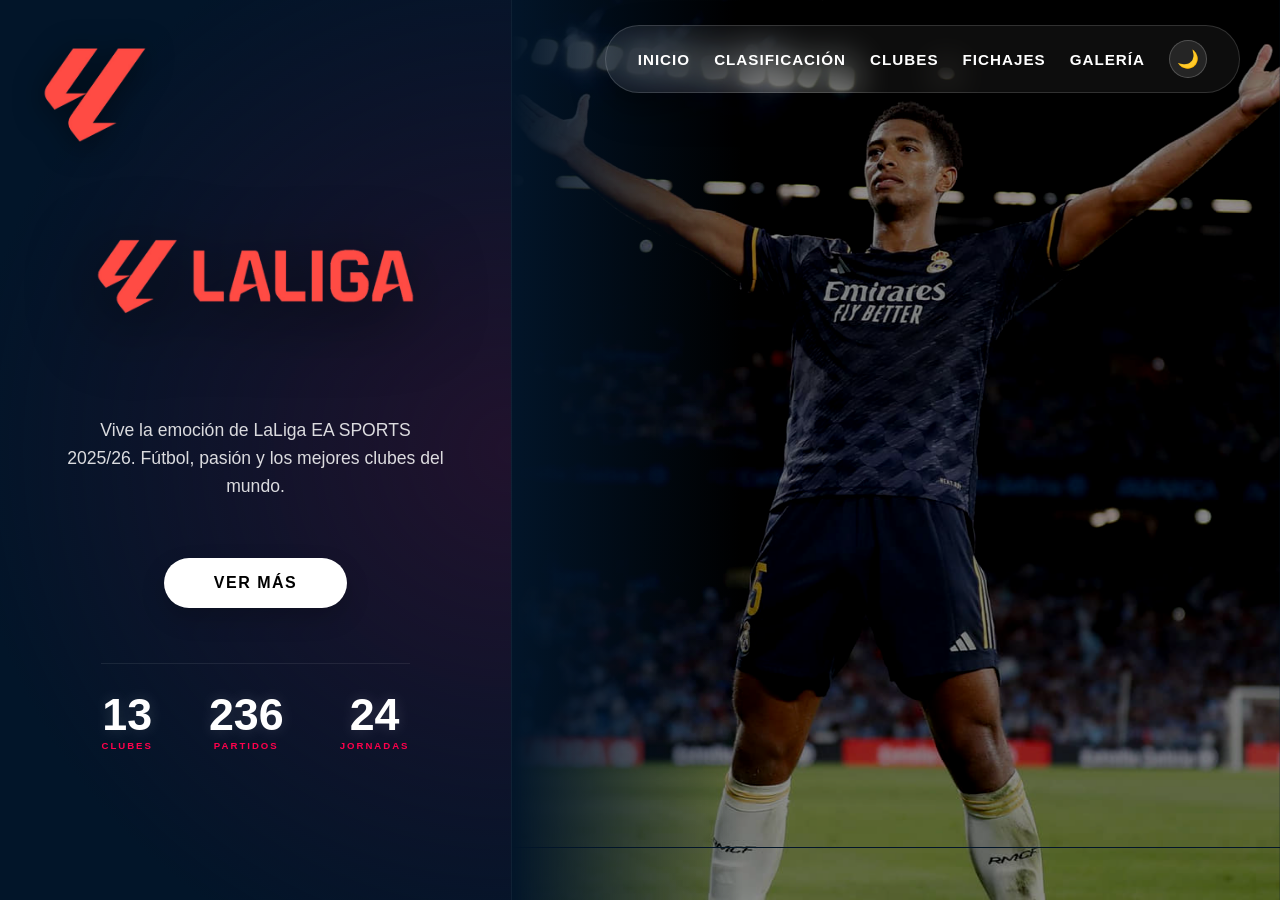
==== Laliga/index.html @ fce5c0c4 "primer commit" ====
<!DOCTYPE html>
<html lang="es">
<head>
    <meta charset="UTF-8">
    <title>LaLiga EA SPORTS 2025/26</title>

    <link href="https://fonts.googleapis.com/css2?family=Montserrat:wght@700;800;900&display=swap" rel="stylesheet">
    <link rel="stylesheet" href="style.css">
</head>

<body>
<script src="script.js"></script>

<section class="hero-plantilla">
    <nav class="hero-menu">
        <div class="menu-toggle" id="menuToggle">
            <span></span>
            <span></span>
            <span></span>
        </div>

        <div class="menu-links" id="menuLinks">
            <a href="index.html">Inicio</a>
            <a href="Clasificacion.html">Clasificación</a>
            <a href="Clubes.html">Clubes</a>
            <a href="Fichajes.html">Fichajes</a>
            <a href="Galería.html">Galería</a>
            <button id="themeToggle" class="theme-btn">🌙</button>
        </div>
    </nav>

    <div class="hero-left">
        <img src="imagenes/logo.png" alt="Logo LaLiga" class="hero-logo" id="logoLiga">

        <div class="hero-title">
            <img src="imagenes/Titulo.png" alt="Título" class="hero-title-img" id="tituloLiga">
        </div>

        <p class="hero-text">
            Vive la emoción de LaLiga EA SPORTS 2025/26.
            Fútbol, pasión y los mejores clubes del mundo.
        </p>

        <a href="clubes.html" class="hero-btn">VER MÁS</a>

        <div class="hero-stats">
            <div class="stat">
                <span class="stat-number">20</span>
                <span class="stat-label">Clubes</span>
            </div>
            <div class="stat">
                <span class="stat-number">380</span>
                <span class="stat-label">Partidos</span>
            </div>
            <div class="stat">
                <span class="stat-number">38</span>
                <span class="stat-label">Jornadas</span>
            </div>
        </div>
    </div>

    <div class="hero-right">
        <div class="player-glow"></div>
        <picture>
            <img src="imagenes/hero.jpg" alt="Fútbol" class="hero-img">
        </picture>
    </div>
</section>
---- Laliga/style.css ----
/* ============================
 BASE
============================ */
* {
    box-sizing: border-box;
}

html, body {
    margin: 0;
    padding: 0;
    height: 100%;
}

body {
    font-family: "Montserrat", sans-serif;
    background: #021529;
    color: #fff;
    overflow-x: hidden;
}

.header-logo {
    width: 220px;
    height: auto;
    position: absolute;
    top: 30px;
    left: 50px;
    z-index: 100;
}

/* ============================
   MENÚ
============================ */

.hero-menu {
    position: fixed;
    top: 25px;
    right: 40px;
    z-index: 1000;
}

.menu-links {
    display: flex;
    align-items: center;
    gap: 2rem;
    padding: 14px 32px;
    background: rgba(255, 255, 255, 0.05);
    backdrop-filter: blur(18px);
    border: 1px solid rgba(255, 255, 255, 0.15);
    border-radius: 50px;
    box-shadow: 0 15px 35px rgba(0,0,0,0.4);
    transition: all 0.3s ease;
}

.menu-links a {
    text-decoration: none;
    color: #ffffff;
    font-weight: 700;
    font-size: 0.95rem;
    position: relative;
    transition: 0.3s ease;
    text-transform: uppercase;
    letter-spacing: 1px;

}

.menu-links a::after {
    content: "";
    position: absolute;
    bottom: -6px;
    left: 0;
    width: 0%;
    height: 2px;
    background: #ff004c;
    transition: 0.3s ease;
}

.menu-links a:hover::after {
    width: 100%;
}

.menu-links a:hover {
    color: #ff004c;
}

.menu-toggle {
    display: none;
    flex-direction: column;
    gap: 6px;
    cursor: pointer;
}

.menu-toggle span {
    width: 25px;
    height: 2px;
    background: white;
    transition: 0.3s ease;
}
/* ==========================
   BOTÓN TEMA
========================== */
.theme-btn {
    background: rgba(255, 255, 255, 0.08);
    border: 1px solid rgba(255, 255, 255, 0.2);
    color: #fff;
    font-size: 1rem;
    padding: 8px 14px;
    border-radius: 30px;
    cursor: pointer;
    transition: all 0.3s ease;
    font-weight: 700;
}

.theme-btn:hover {
    background: #ff004c;
    border-color: #ff004c;
}
/* ==========================
   MODO CLARO
========================== */

body.light-mode {
    background: #f4f7fb;
    color: #111;
}

body.light-mode .hero-plantilla {
    background: #f4f7fb;
}

body.light-mode .hero-left {
    background: radial-gradient(circle at 100% 50%, rgba(255, 0, 76, 0.08) 0%, #f4f7fb 80%);
    border-right: 1px solid rgba(0, 0, 0, 0.05);
}

body.light-mode .menu-links {
    background: rgba(255, 255, 255, 0.9);
    border: 1px solid rgba(0, 0, 0, 0.15);
    box-shadow: 0 10px 25px rgba(0,0,0,0.1);
}


body.light-mode .menu-links a {
    color: #111;
}

body.light-mode .hero-text {
    color: rgba(0, 0, 0, 0.75);
}

body.light-mode .stat-number {
    color: #111;
}

body.light-mode .club-front {
    background-color: #0a1b2e;
}

body.light-mode .tabla-container-pro,
body.light-mode .player-spotlight-section {
    background-color: #f6f8fc;
}

body.light-mode .club-back {
    background: #000000;
    border: 2px solid #ff004c;
}

body.light-mode .theme-btn {
    color: #111;
    border: 1px solid rgba(0, 0, 0, 0.2);
}

body.light-mode .player-team-title {
    color: #111;
}

.menu-links {
    display: flex;
    align-items: center;
    gap: 1.5rem; /
}

.theme-btn {
    background: rgba(255, 255, 255, 0.1);
    border: 1px solid rgba(255, 255, 255, 0.2);
    cursor: pointer;
    font-size: 1.1rem;
    padding: 6px;
    border-radius: 50%;
    width: 38px;
    height: 38px;
    display: flex;
    align-items: center;
    justify-content: center;
    transition: 0.3s;
    flex-shrink: 0;
}


body.light-mode .theme-btn {
    background: rgba(0, 0, 0, 0.05);
    border-color: rgba(0, 0, 0, 0.1);
    color: #000;
}

/* ============================
   HERO
============================ */
.hero-plantilla {
    display: grid;
    grid-template-columns: 40% 60%;
    height: 100vh;
    overflow: hidden;
    position: relative;
    background: #021529;
}

.hero-left {
    background: radial-gradient(circle at 100% 50%, rgba(255, 0, 76, 0.12) 0%, #021529 80%);
    padding: 4rem 3rem;
    display: flex;
    flex-direction: column;
    justify-content: center;
    align-items: center;
    gap: 2.5rem;
    position: relative;
    border-right: 1px solid rgba(255, 255, 255, 0.05);
    z-index: 10;
}

.hero-logo {
    width: 110px;
    position: absolute;
    top: 40px;
    left: 40px;
    filter: drop-shadow(0 5px 15px rgba(0, 0, 0, 0.5));
}

.hero-title-img {
    width: clamp(240px, 28vw, 380px);
    filter: drop-shadow(0 15px 35px rgba(0, 0, 0, 0.8));
    margin-top: 40px;
}

.hero-text {
    font-size: 1.1rem;
    max-width: 380px;
    color: rgba(255, 255, 255, 0.85);
    text-align: center;
    line-height: 1.6;
}

.hero-btn {
    background: #ffffff;
    padding: 16px 50px;
    color: #000;
    text-decoration: none;
    font-weight: 900;
    text-transform: uppercase;
    letter-spacing: 1.5px;
    border-radius: 50px;
    position: relative;
    overflow: hidden;
    transition: all 0.4s ease;
    box-shadow: 0 10px 25px rgba(0, 0, 0, 0.2);
}

.hero-btn:hover {
    background: #ff004c;
    color: white;
    transform: scale(1.08);
    box-shadow: 0 0 30px rgba(255, 0, 76, 0.6);
}

.hero-btn::after {
    content: '';
    position: absolute;
    top: 0;
    left: -100%;
    width: 50%;
    height: 100%;
    background: linear-gradient(90deg, transparent, rgba(255, 255, 255, 0.4), transparent);
    transform: skewX(-20deg);
    animation: brilloBotón 4s infinite;
}

@keyframes brilloBotón {
    0% { left: -100%; }
    15% { left: 150%; }
    100% { left: 150%; }
}

.hero-stats {
    display: flex;
    gap: 3.5rem;
    margin-top: 15px;
    padding-top: 25px;
    border-top: 1px solid rgba(255, 255, 255, 0.08);
}

.stat {
    display: flex;
    flex-direction: column;
    align-items: center;
}

.stat-number {
    font-size: 2.8rem;
    font-weight: 900;
    color: #ffffff;
    text-shadow: 0 0 15px rgba(255, 255, 255, 0.15);
}

.stat-label {
    color: #ff004c;
    text-transform: uppercase;
    font-size: 0.75rem;
    font-weight: 800;
    letter-spacing: 2px;
}

.hero-right {
    position: relative;
    overflow: hidden;
}

.hero-right::after {
    content: "";
    position: absolute;
    top: 0;
    left: 0;
    width: 30%;
    height: 100%;
    background: linear-gradient(90deg, #021529 0%, transparent 100%);
    z-index: 2;
}

.hero-img {
    width: 100%;
    height: 100%;
    object-fit: cover;
    filter: brightness(0.55) contrast(1.1);
    transition: transform 0.3s ease-out;
    will-change: transform;
}
/* ============================================
  BUSCADOR
============================================ */
.glass-header {
    display: flex;
    justify-content: space-between;
    align-items: center;
    background: rgba(255, 255, 255, 0.05);
    padding: 20px 30px;
    border-radius: 20px;
    margin-bottom: 40px;
    backdrop-filter: blur(10px);
    border: 1px solid rgba(255, 255, 255, 0.1);
}

.titulo-grupo {
    display: flex;
    flex-direction: column;
    gap: 5px;
}

.titulo-grupo h2 {
    font-size: 2.2rem;
    font-weight: 900;
    margin: 0;
    text-transform: uppercase;
    letter-spacing: -1px;
}

.titulo-grupo h2 .anho {
    color: #ff004c;
}

.badge-live {
    background: rgba(255, 0, 76, 0.15);
    color: #ff004c;
    padding: 4px 12px;
    border-radius: 20px;
    font-size: 0.7rem;
    font-weight: 800;
    display: flex;
    align-items: center;
    width: fit-content;
    gap: 6px;
}

.dot-live {
    width: 8px;
    height: 8px;
    background: #ff004c;
    border-radius: 50%;
    box-shadow: 0 0 8px #ff004c;
}

.search-wrapper {
    position: relative;
    width: 46px;
    height: 46px;
    background: rgba(255, 255, 255, 0.1);
    border: 1px solid rgba(255, 255, 255, 0.2);
    border-radius: 25px;
    transition: all 0.4s cubic-bezier(0.165, 0.84, 0.44, 1);
    display: flex;
    align-items: center;
    overflow: hidden;
    cursor: pointer;
}

.search-wrapper:hover,
.search-wrapper:focus-within {
    width: 260px;
    border-color: #ff004c;
    background: rgba(255, 255, 255, 0.15);
}


.icon-lupa {
    position: absolute;
    left: 11px;
    font-size: 1.1rem;
    z-index: 99;
    pointer-events: none;
}

.search-wrapper input {
    width: 100%;
    height: 100%;
    background: transparent !important;
    border: none !important;
    outline: none !important;
    box-shadow: none !important;

    padding-left: 48px;
    padding-right: 15px;

    color: rgb(255, 0, 0) !important;
    font-family: 'Montserrat', sans-serif;
    font-size: 1rem;

    opacity: 0;
    z-index: 10;
    transition: opacity 0.3s ease;
}

.search-wrapper input:-webkit-autofill,
.search-wrapper input:-webkit-autofill:hover,
.search-wrapper input:-webkit-autofill:focus {
    -webkit-text-fill-color: white !important;
    -webkit-box-shadow: 0 0 0px 1000px transparent inset !important;
    transition: background-color 5000s ease-in-out 0s;
}

.search-wrapper:hover input,
.search-wrapper:focus-within input {
    opacity: 1;
}

/* ============================================
  CLASIFICACIÓN
============================================ */
.contenedor-clasificacion-pro {
    max-width: 1000px;
    margin: 100px auto 100px;
    padding: 0 20px;
}

.tabla-container-pro {
    background: rgba(255, 255, 255, 0.02);
    border: 1px solid rgba(255, 255, 255, 0.1);
    border-radius: 20px;
    overflow: hidden;
    box-shadow: 0 20px 40px rgba(0, 0, 0, 0.4);
}

.tabla-clasificacion {
    width: 100%;
    border-collapse: collapse;
}

.tabla-clasificacion thead th {
    padding: 15px;
    color: #ff004c;
    font-size: 0.7rem;
    text-transform: uppercase;
    text-align: center;
}

.tabla-clasificacion td {
    padding: 16px;
    text-align: center;
    font-weight: 700;
    border-bottom: 1px solid rgba(255, 255, 255, 0.05);
}

.tabla-clasificacion tbody tr {
    background: rgba(255, 255, 255, 0.03);
    transition: 0.3s;
}

.tabla-clasificacion tbody tr:hover {
    background: rgba(255, 255, 255, 0.07);
    transform: scale(1.01);
}

.tabla-clasificacion td:first-child {
    color: #ff004c;
    font-weight: 900;
}

.tabla-clasificacion td:nth-child(2) {
    text-align: left;
    display: flex;
    align-items: center;
    gap: 12px;
}

/* ==============================
   CLUBES
============================== */
.clubes-section {
    max-width: 1200px;
    margin: 120px auto 50px;
    padding: 0 20px;
}

.clubes-grid {
    display: grid;
    grid-template-columns: repeat(auto-fill, minmax(220px, 1fr));
    gap: 25px;
    perspective: 1200px;
}

.club-card {
    height: 380px;
    cursor: pointer;
    opacity: 0;
    transform: translateY(30px);
    transition: transform 0.6s cubic-bezier(0.4, 0, 0.2, 1), opacity 0.6s ease;
}

.club-card.show {
    opacity: 1;
    transform: translateY(0);
}

.club-inner {
    position: relative;
    width: 100%;
    height: 100%;
    transition: transform 0.8s cubic-bezier(0.175, 0.885, 0.32, 1.275);
    transform-style: preserve-3d;
}

.club-card:hover .club-inner {
    transform: rotateY(180deg);
}

.club-front, .club-back {
    position: absolute;
    width: 100%;
    height: 100%;
    backface-visibility: hidden;
    border-radius: 20px;
    overflow: hidden;
}

.club-front {
    background: rgba(255, 255, 255, 0.03);
    border: 1px solid rgba(255, 255, 255, 0.1);
    backdrop-filter: blur(5px);
    display: flex;
    flex-direction: column;
    align-items: center;
    justify-content: center;
    padding: 20px;
    gap: 10px;
}

.club-front img {
    width: 120px;
    height: 120px;
    object-fit: contain;
    margin-bottom: 15px;
    filter: drop-shadow(0 5px 15px rgba(0, 0, 0, 0.5));
}

.club-front h3 {
    font-size: 1.1rem;
    color: #fff;
    margin: 0;
    text-transform: uppercase;
    letter-spacing: 1px;
    text-align: center;
    min-height: 2.8rem;
    display: flex;
    align-items: center;
    justify-content: center;
    width: 100%;
}

.club-front-divider {
    width: 60px;
    height: 3px;
    background: #ff004c;
    border-radius: 10px;
    margin-bottom: 20px;
    box-shadow: 0 0 12px #ff004c, 0 0 4px #ff004c;
}

/* PARTE TRASERA */
.club-back {
    background: #0a1b2e;
    border: 2px solid #ff004c;
    transform: rotateY(180deg);
    display: flex;
    flex-direction: column;
    box-shadow: 0 0 25px rgba(255, 0, 76, 0.3);
    padding: 30px 20px;
}

.club-back h3 {
    background: #ff004c;
    color: #fff;
    margin: 25px auto 15px auto;
    padding: 8px 20px;
    font-size: 0.95rem;
    text-transform: uppercase;
    text-align: center;
    font-weight: 800;
    border-radius: 50px;
    width: fit-content;
    box-shadow: 0 0 15px rgba(255, 0, 76, 0.4);
}

.club-info-content {
    flex-grow: 1;
    display: flex;
    flex-direction: column;
    justify-content: center;
    align-items: center;
    gap: 8px;
}

.club-back p {
    margin: 0;
    text-align: center;
}

.club-back p strong {
    display: block;
    color: #ff004c;
    font-size: 0.7rem;
    text-transform: uppercase;
    letter-spacing: 2px;
    margin-bottom: 2px;
}

.club-back p span {
    font-size: 1.1rem;
    font-weight: 700;
    color: #fff;
    display: block;
}

.club-info-content hr {
    border: none;
    height: 1px;
    width: 50%;
    background: linear-gradient(90deg, transparent, #ff004c, transparent);
    margin: 5px 0;
}

@keyframes fadeIn {
    from {
        opacity: 0;
        transform: scale(0.9);
    }
    to {
        opacity: 1;
        transform: scale(1);
    }
}

.club-card:hover .club-front-divider {
    width: 100px;
    transition: all 0.4s cubic-bezier(0.175, 0.885, 0.32, 1.275);
}
/* ============================================
   FICHAJES
============================================ */
.player-spotlight-section {
    background: #021529;
    padding: 5px 5% 60px;
    min-height: 100vh;
    display: flex;
    flex-direction: column;
    align-items: center;
}

.cards-grid-container {
    display: grid;
    grid-template-columns: repeat(2, 1fr);
    gap: 40px 30px;
    width: 100%;
    max-width: 900px;
    margin: 0 auto;
    justify-content: center;
}

.player-group {
    display: flex;
    flex-direction: column;
    gap: 12px;
    align-items: center;
}

.player-team-title {
    color: #fff;
    font-size: 0.85rem;
    font-weight: 800;
    display: flex;
    align-items: center;
    gap: 10px;
    text-transform: uppercase;
    margin: 0;
    width: 100%;
    max-width: 320px;
}

.team-badge {
    width: 24px;
    height: 24px;
    object-fit: contain;
}

.player-spotlight-card {
    background: linear-gradient(180deg, #05192d 0%, #020b16 100%);
    border: 1px solid rgba(255, 255, 255, 0.1);
    border-radius: 15px;
    overflow: hidden;
    transition: transform 0.15s ease-out, border-color 0.3s ease, box-shadow 0.3s ease;
    display: flex;
    flex-direction: column;
    position: relative;
    transform-style: preserve-3d;
    perspective: 1000px;
    will-change: transform;
    cursor: pointer;
    width: 100%;
    max-width: 320px;
}

.player-spotlight-card:hover {
    border-color: #ff004c;
    box-shadow: 0 20px 40px rgba(0, 0, 0, 0.8), 0 0 15px rgba(255, 0, 76, 0.2);
}

.player-spotlight-card::after {
    content: "";
    position: absolute;
    top: 0;
    left: 0;
    width: 100%;
    height: 100%;
    background: radial-gradient(
            circle at var(--mouse-x, 50%) var(--mouse-y, 50%),
            rgba(255, 255, 255, 0.15) 0%,
            transparent 60%
    );
    pointer-events: none;
    z-index: 10;
    transition: opacity 0.3s;
}

.player-image {
    width: 100%;
    height: 240px;
    display: flex;
    align-items: flex-end;
    justify-content: center;
    background: radial-gradient(circle, rgba(255, 255, 255, 0.05) 0%, transparent 70%);
    overflow: hidden;
}

.player-image img {
    height: 95%;
    width: auto;
    object-fit: contain;
    filter: drop-shadow(0 5px 15px rgba(0,0,0,0.5));
}

.player-info {
    padding: 15px;
    text-align: center;
    background: rgba(0, 0, 0, 0.2);
}

.player-tagline {
    color: #ff004c;
    font-size: 0.65rem;
    font-weight: 900;
    letter-spacing: 1px;
    margin-bottom: 5px;
    text-transform: uppercase;
}

.player-name {
    color: #fff;
    font-size: 1.3rem;
    font-weight: 900;
    margin: 5px 0;
    text-transform: uppercase;
}

.player-meta {
    color: rgba(255, 255, 255, 0.5);
    font-size: 0.75rem;
    margin-bottom: 15px;
}

.player-stats {
    display: flex;
    justify-content: space-around;
    border-top: 1px solid rgba(255, 255, 255, 0.1);
    padding-top: 10px;
}

.stat {
    display: flex;
    flex-direction: column;
    align-items: center;
}

.stat-label {
    color: #ff004c;
    font-size: 0.6rem;
    font-weight: 800;
}

.stat-value {
    color: #fff;
    font-size: 1.1rem;
    font-weight: 900;
    text-shadow: 0 0 5px rgba(255, 255, 255, 0.2);
}

/* ==============================
   GALERÍA


   /* ----------------------------- */
/* ESTILO BASE DEL BODY (NO ROMPE TU TEMA) */
/* ----------------------------- */

body {
    transition: background-color 0.3s ease, color 0.3s ease;
    font-family: "Inter", sans-serif;
}

/* ----------------------------- */
/* GALERÍA */
/* ----------------------------- */

.galeria-24 {
    padding: 50px 5%;
}

.galeria-grid-fija {
    display: grid;
    grid-template-columns: repeat(auto-fill, minmax(260px, 1fr));
    gap: 35px;
}

/* Tarjeta */
/* Tarjeta estilo FICHAJES adaptada a GALERÍA (fondo oscuro + sombras fuertes) */
.foto-card {
    background: linear-gradient(180deg, #0a1b2e 0%, #020b16 100%); /* FONDO OSCURO IGUAL QUE FICHAJES */
    border-radius: 18px;
    padding: 14px;
    border: 1px solid rgba(255, 255, 255, 0.08);
    box-shadow: 0 18px 45px rgba(0,0,0,0.85); /* SOMBRA MUY MARCADA */
    transition: transform 0.25s ease, box-shadow 0.25s ease;
    cursor: pointer;
    position: relative;
    overflow: hidden;
}

/* Efecto de iluminación dinámica estilo FICHAJES */
.foto-card::after {
    content: "";
    position: absolute;
    top: 0;
    left: 0;
    width: 100%;
    height: 100%;
    background: radial-gradient(
        circle at var(--mouse-x, 50%) var(--mouse-y, 50%),
        rgba(255,255,255,0.15) 0%,
        transparent 60%
    );
    pointer-events: none;
    transition: opacity 0.3s ease;
    opacity: 0;
}

.foto-card:hover::after {
    opacity: 1;
}

/* Hover potente estilo FICHAJES */
.foto-card:hover {
    transform: translateY(-10px) scale(1.05);
    box-shadow: 0 28px 65px rgba(0,0,0,0.95); /* SOMBRA NEGRA AÚN MÁS FUERTE */
}

/* Imagen con zoom fuerte */
.foto-card picture img {
    width: 100%;
    height: 210px;
    object-fit: cover;
    border-radius: 14px;
    transition: transform 0.35s ease, box-shadow 0.25s ease;
    box-shadow: 0 8px 25px rgba(0,0,0,0.45);
}

/* Tarjeta estilo FICHAJES + movimiento 3D real */
.foto-card {
    background: linear-gradient(180deg, #0a1b2e 0%, #020b16 100%);
    border-radius: 18px;
    padding: 14px;
    border: 1px solid rgba(255, 255, 255, 0.08);
    box-shadow: 0 18px 45px rgba(0,0,0,0.85);
    transition: transform 0.15s ease-out, box-shadow 0.25s ease;
    cursor: pointer;
    position: relative;
    overflow: hidden;

    /* ACTIVAMOS EL 3D */
    transform-style: preserve-3d;
    perspective: 900px;
}

/* Luz dinámica */
.foto-card::after {
    content: "";
    position: absolute;
    top: 0;
    left: 0;
    width: 100%;
    height: 100%;
    background: radial-gradient(
        circle at var(--mouse-x, 50%) var(--mouse-y, 50%),
        rgba(255,255,255,0.15) 0%,
        transparent 60%
    );
    pointer-events: none;
    transition: opacity 0.3s ease;
    opacity: 0;
}

.foto-card:hover::after {
    opacity: 1;
}

/* Hover potente */
.foto-card:hover {
    box-shadow: 0 28px 65px rgba(0,0,0,0.95);
}

/* Imagen con zoom */
.foto-card picture img {
    width: 100%;
    height: 210px;
    object-fit: cover;
    border-radius: 14px;
    transition: transform 0.35s ease, box-shadow 0.25s ease;
    box-shadow: 0 8px 25px rgba(0,0,0,0.45);
}

.foto-card:hover picture img {
    transform: scale(1.12);
    box-shadow: 0 14px 40px rgba(0,0,0,0.55);
}

/* Texto blanco */
.centrado {
    margin-top: 14px;
    font-size: 14px;
    font-weight: 700;
    color: #ffffff;
    opacity: 0.9;
    transition: opacity 0.25s ease;
    text-transform: uppercase;
    letter-spacing: 0.5px;
}

.foto-card:hover .centrado {
    opacity: 1;
}


/* Texto blanco estilo FICHAJES */
.centrado {
    margin-top: 14px;
    font-size: 14px;
    font-weight: 700;
    color: #ffffff; /* TEXTO BLANCO */
    opacity: 0.9;
    transition: opacity 0.25s ease;
    text-transform: uppercase;
    letter-spacing: 0.5px;
}

.foto-card:hover .centrado {
    opacity: 1;
}


/* ----------------------------- */
/* MODO OSCURO (SOLO BODY) */
/* ----------------------------- */

body.dark {
    /* NO tocamos tu header, solo el body */
    background-color: #1c1c1c;
    color: #eee;
}

/* Variables para modo oscuro */
body.dark {
    --card-bg: #2a2a2a;
    --card-shadow: 0 8px 25px rgba(255,255,255,0.05);
    --card-shadow-hover: 0 14px 35px rgba(255,255,255,0.08);
    --text-secondary: #dddddd;
}

.galeria-24 {
    padding: 50px 5%;
}


/* ==============================
   RESPONSIVE
============================== */

@media (max-width: 992px) {

    .hero-plantilla {
        grid-template-columns: 1fr;
        height: auto;
    }

    .hero-menu {
        top: 20px;
        right: 20px;
    }

    .hero-right {
        height: 40vh;
    }

    .contenedor-clasificacion-pro {
        margin: 140px auto 60px;
        padding: 0 20px;
    }

    .tabla-clasificacion {
        display: block;
        overflow-x: auto;
    }
}
@media (max-width: 900px) {

    .menu-links {
        position: absolute;
        top: 60px;
        right: 0;
        flex-direction: column;
        gap: 1.5rem;
        width: 220px;
        padding: 25px;
        border-radius: 20px;
        transform: translateY(-20px);
        opacity: 0;
        pointer-events: none;
    }

    .menu-links.active {
        transform: translateY(0);
        opacity: 1;
        pointer-events: auto;
    }

    .menu-toggle {
        display: flex;
    }
}


@media (max-width: 576px) {

    .titulo-grupo h2 {
        font-size: 1.5rem;
    }
}
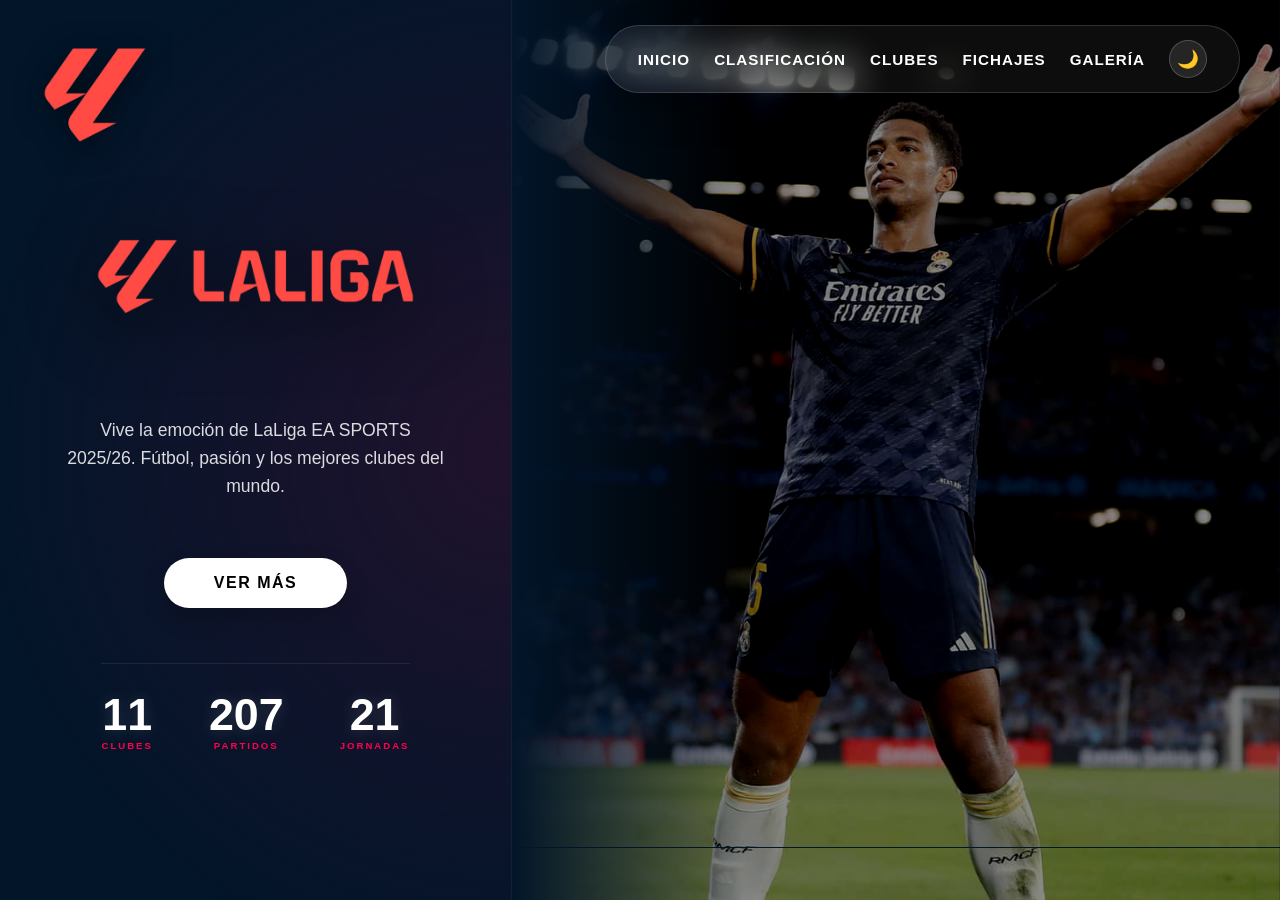
==== commit 9accf328: "Add files via upload" ====
--- a/Laliga/index.html
+++ b/Laliga/index.html
@@ -1,68 +1,68 @@
-<!DOCTYPE html>
-<html lang="es">
-<head>
-    <meta charset="UTF-8">
-    <title>LaLiga EA SPORTS 2025/26</title>
-
-    <link href="https://fonts.googleapis.com/css2?family=Montserrat:wght@700;800;900&display=swap" rel="stylesheet">
-    <link rel="stylesheet" href="style.css">
-</head>
-
-<body>
-<script src="script.js"></script>
-
-<section class="hero-plantilla">
-    <nav class="hero-menu">
-        <div class="menu-toggle" id="menuToggle">
-            <span></span>
-            <span></span>
-            <span></span>
-        </div>
-
-        <div class="menu-links" id="menuLinks">
-            <a href="index.html">Inicio</a>
-            <a href="Clasificacion.html">Clasificación</a>
-            <a href="Clubes.html">Clubes</a>
-            <a href="Fichajes.html">Fichajes</a>
-            <a href="Galería.html">Galería</a>
-            <button id="themeToggle" class="theme-btn">🌙</button>
-        </div>
-    </nav>
-
-    <div class="hero-left">
-        <img src="imagenes/logo.png" alt="Logo LaLiga" class="hero-logo" id="logoLiga">
-
-        <div class="hero-title">
-            <img src="imagenes/Titulo.png" alt="Título" class="hero-title-img" id="tituloLiga">
-        </div>
-
-        <p class="hero-text">
-            Vive la emoción de LaLiga EA SPORTS 2025/26.
-            Fútbol, pasión y los mejores clubes del mundo.
-        </p>
-
-        <a href="clubes.html" class="hero-btn">VER MÁS</a>
-
-        <div class="hero-stats">
-            <div class="stat">
-                <span class="stat-number">20</span>
-                <span class="stat-label">Clubes</span>
-            </div>
-            <div class="stat">
-                <span class="stat-number">380</span>
-                <span class="stat-label">Partidos</span>
-            </div>
-            <div class="stat">
-                <span class="stat-number">38</span>
-                <span class="stat-label">Jornadas</span>
-            </div>
-        </div>
-    </div>
-
-    <div class="hero-right">
-        <div class="player-glow"></div>
-        <picture>
-            <img src="imagenes/hero.jpg" alt="Fútbol" class="hero-img">
-        </picture>
-    </div>
+<!DOCTYPE html>
+<html lang="es">
+<head>
+    <meta charset="UTF-8">
+    <title>LaLiga EA SPORTS 2025/26</title>
+
+    <link href="https://fonts.googleapis.com/css2?family=Montserrat:wght@700;800;900&display=swap" rel="stylesheet">
+    <link rel="stylesheet" href="style.css">
+</head>
+
+<body>
+<script src="script.js"></script>
+
+<section class="hero-plantilla">
+    <nav class="hero-menu">
+        <div class="menu-toggle" id="menuToggle">
+            <span></span>
+            <span></span>
+            <span></span>
+        </div>
+
+        <div class="menu-links" id="menuLinks">
+            <a href="index.html">Inicio</a>
+            <a href="Clasificacion.html">Clasificación</a>
+            <a href="Clubes.html">Clubes</a>
+            <a href="Fichajes.html">Fichajes</a>
+            <a href="Galería.html">Galería</a>
+            <button id="themeToggle" class="theme-btn">🌙</button>
+        </div>
+    </nav>
+
+    <div class="hero-left">
+        <img src="imagenes/logo.png" alt="Logo LaLiga" class="hero-logo" id="logoLiga">
+
+        <div class="hero-title">
+            <img src="imagenes/Titulo.png" alt="Título" class="hero-title-img" id="tituloLiga">
+        </div>
+
+        <p class="hero-text">
+            Vive la emoción de LaLiga EA SPORTS 2025/26.
+            Fútbol, pasión y los mejores clubes del mundo.
+        </p>
+
+        <a href="clubes.html" class="hero-btn">VER MÁS</a>
+
+        <div class="hero-stats">
+            <div class="stat">
+                <span class="stat-number">20</span>
+                <span class="stat-label">Clubes</span>
+            </div>
+            <div class="stat">
+                <span class="stat-number">380</span>
+                <span class="stat-label">Partidos</span>
+            </div>
+            <div class="stat">
+                <span class="stat-number">38</span>
+                <span class="stat-label">Jornadas</span>
+            </div>
+        </div>
+    </div>
+
+    <div class="hero-right">
+        <div class="player-glow"></div>
+        <picture>
+            <img src="imagenes/hero.jpg" alt="Fútbol" class="hero-img">
+        </picture>
+    </div>
 </section>
